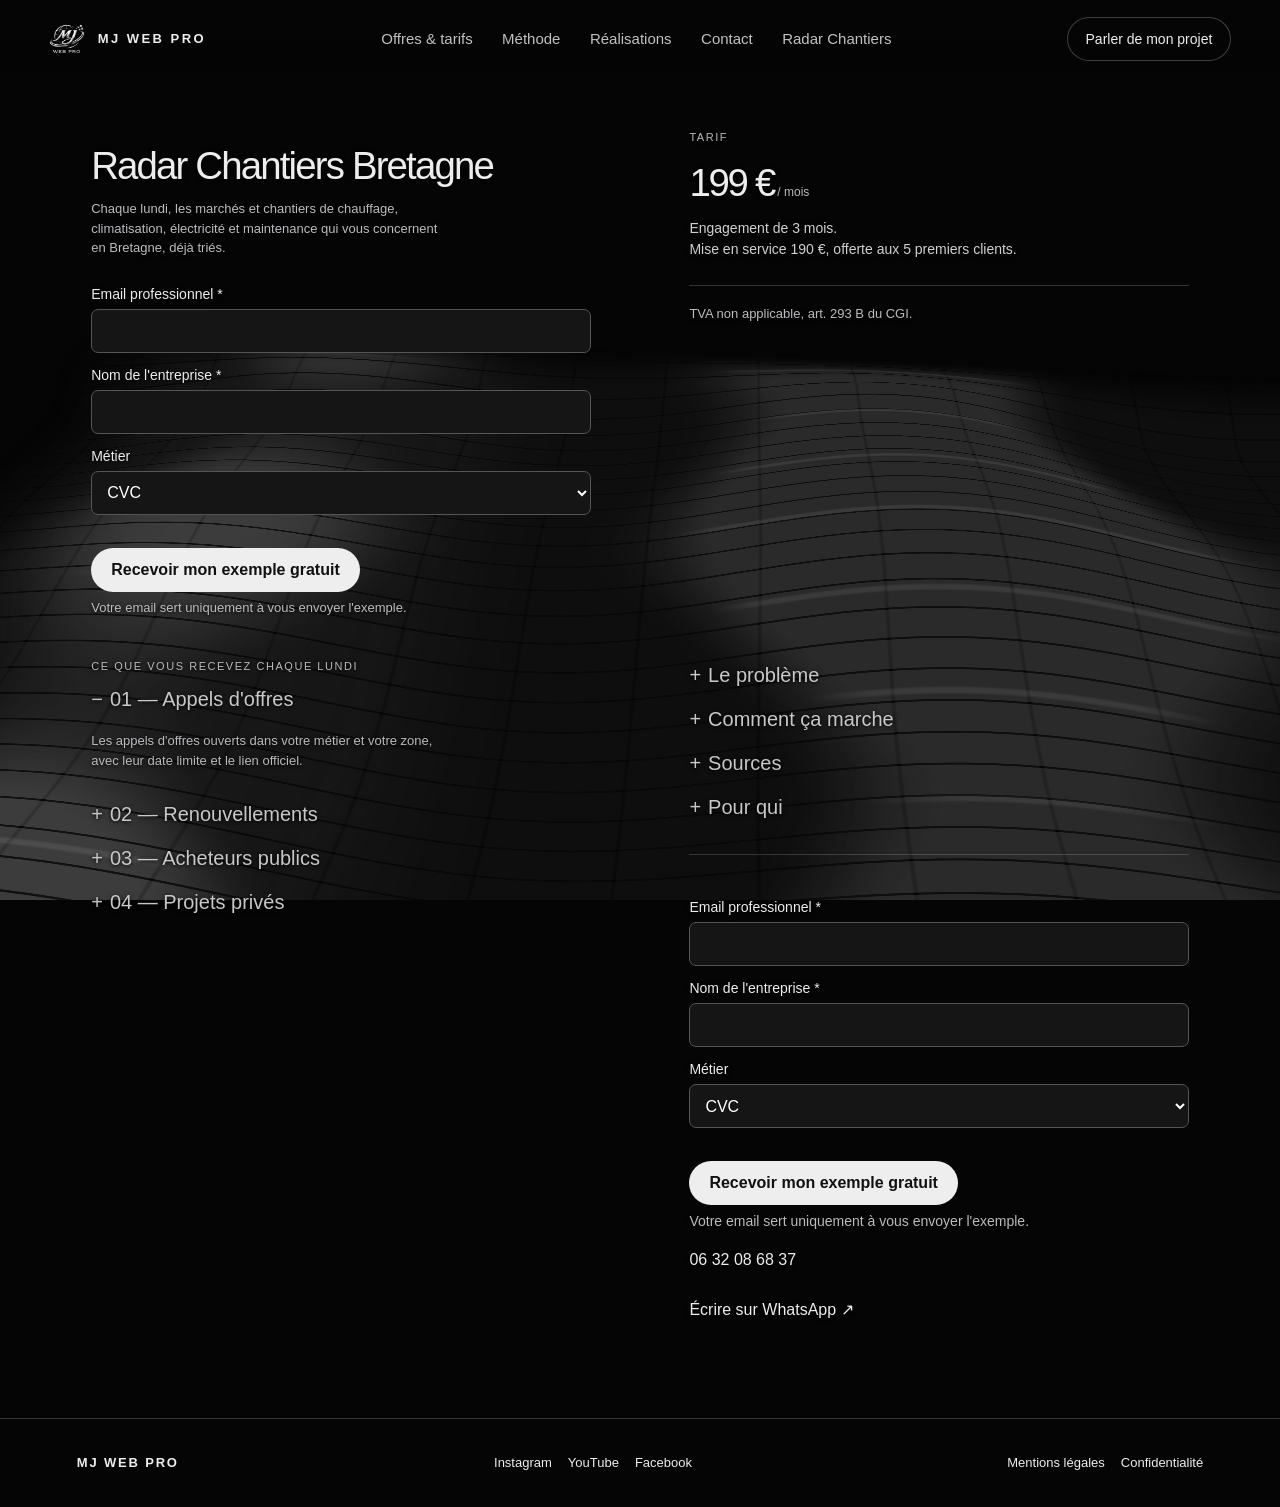
==== radar/index.html @ fea82a9e "Finaliser Radar Chantiers : formulaire direct, avis clients et navigation commune" ====
<!doctype html>
<html lang="fr">
<head>
  <meta charset="utf-8">
  <meta http-equiv="Content-Security-Policy" content="default-src 'none'; script-src 'self' 'sha256-CSI0BeTIZgX3CLYYHfD2xYJKrZpW5PeRhCX03EM3ybU='; style-src 'self'; img-src 'self' data:; connect-src 'self' https://mjwebpro-contact.rapid-dawn-b1df.workers.dev; base-uri 'none'; form-action 'none'; object-src 'none'; manifest-src 'self'">
  <meta name="viewport" content="width=device-width,initial-scale=1,viewport-fit=cover">

  <meta name="referrer" content="no-referrer">
  <meta name="theme-color" content="#050505">
  <title>Radar Chantiers Bretagne – Appels d'offres CVC et électricité | MJ Web Pro</title>
  <meta name="description" content="Chaque lundi, les appels d'offres et chantiers CVC, électricité et maintenance en Bretagne, triés pour votre entreprise. 199 €/mois.">

  <meta property="og:type" content="website">
  <meta property="og:locale" content="fr_FR">
  <meta property="og:title" content="Radar Chantiers Bretagne – Appels d'offres CVC et électricité | MJ Web Pro">
  <meta property="og:description" content="Chaque lundi, les appels d'offres et chantiers CVC, électricité et maintenance en Bretagne, triés pour votre entreprise. 199 €/mois.">
  <meta property="og:url" content="https://mjwebpro.fr/radar/">
  <meta property="og:image" content="https://mjwebpro.fr/mj-web-pro-logo.png">
  <meta name="twitter:card" content="summary">
  <link rel="icon" href="/assets/brand.webp">
  <link rel="apple-touch-icon" href="/mj-web-pro-logo.png">
  <link rel="manifest" href="/manifest.webmanifest">
  <link rel="stylesheet" href="/assets/site.css?v=20261127-motion">
  <link rel="stylesheet" href="/assets/offres.css?v=20261127-radar-form">
  <link rel="stylesheet" href="/assets/v8-tweaks.css?v=20261117-3d">
  <link rel="stylesheet" href="/assets/v9-mobile.css?v=20261117-v91">
  <script type="module" src="/assets/site.js?v=20261117-v9"></script>
  <script type="module" src="/assets/wave.js?v=20261117-v9"></script>
<link rel="canonical" href="https://mjwebpro.fr/radar/">
  <script type="module" src="/assets/radar-form.js?v=20261127"></script>
</head>
<body>
<a class="skip" href="#radar">Aller au contenu</a>
<div id="wave" aria-hidden="true"></div>
<header class="site-header">
  <a class="brand" href="/" aria-label="MJ Web Pro, accueil"><img src="/assets/brand.webp" width="36" height="36" alt=""><span>MJ WEB PRO</span></a>
  <nav id="menu" aria-label="Navigation principale"><a class="mobile-nav-extra" href="/#accueil">Accueil</a>
    <a href="/#offres">Offres &amp; tarifs</a><a href="/#methode">Méthode</a><a href="/#projets">Réalisations</a><a href="/#contact">Contact</a><a href="/radar/">Radar Chantiers</a>
    <div class="mobile-nav-contact"><small>Un projet ?</small><a href="/projet.html">Parler de mon projet</a><a href="mailto:contact@mjwebpro.fr">contact@mjwebpro.fr</a><a href="https://wa.me/message/RNPAE3U4YJESM1" rel="noreferrer">Écrire sur WhatsApp</a></div>
  </nav>
  <div class="top-actions"><a class="pill" href="/projet.html">Parler de mon projet</a><button type="button" id="menu-toggle" aria-label="Ouvrir le menu" aria-expanded="false" aria-controls="menu"><span></span><span></span></button></div>
</header>
<main>
  <section id="radar" class="scene mj-pricing" aria-labelledby="radar-title">
    <div class="price-shell">
      <div class="split">
        <header>
          <h1 id="radar-title" class="position">Radar Chantiers Bretagne</h1>
          <p>Chaque lundi, les marchés et chantiers de chauffage, climatisation, électricité et maintenance qui vous concernent en Bretagne, déjà triés.</p>
          <div data-radar-request>
          <form data-radar-form aria-label="Recevoir un exemple de brief gratuit" novalidate>
            <fieldset name="entry">
              <label for="radar-email-1">Email professionnel *<input id="radar-email-1" name="email" type="email" autocomplete="email" inputmode="email" required maxlength="254"></label>
              <label for="radar-company-1">Nom de l'entreprise *<input id="radar-company-1" name="company" autocomplete="organization" required maxlength="150"></label>
              <label for="radar-trade-1">Métier<select id="radar-trade-1" name="trade"><option>CVC</option><option>Électricité</option><option>Maintenance multitechnique</option><option>Autre</option></select></label>
              <label class="trap" aria-hidden="true">Laisser vide<input name="website" tabindex="-1" autocomplete="off" maxlength="200"></label>
            </fieldset>
            <button class="send" type="submit">Recevoir mon exemple gratuit</button>
            <p class="fine">Votre email sert uniquement à vous envoyer l'exemple.</p>
          </form>
          <p class="fine" role="status" aria-live="polite" tabindex="-1"></p>
        </div>
        </header>
        <div>
          <small>Tarif</small>
          <div class="price-block"><p><strong>199 €</strong><span> / mois</span></p></div>
          <p class="offer-promise">Engagement de 3 mois.</p>
          <p class="offer-promise">Mise en service 190 €, offerte aux 5 premiers clients.</p>
          <p class="price-footnote">TVA non applicable, art. 293 B du CGI.</p>
        </div>
      </div>
      <div class="split">
        <div class="mobile-pricing">
          <small>Ce que vous recevez chaque lundi</small>
          <div class="price-grid">
          <details class="concepts" name="radar-details" open><summary>01 — Appels d'offres</summary><p>Les appels d'offres ouverts dans votre métier et votre zone, avec leur date limite et le lien officiel.</p></details>
          <details class="concepts" name="radar-details"><summary>02 — Renouvellements</summary><p>Les contrats publics qui arrivent bientôt à échéance, pour vous positionner avant le renouvellement.</p></details>
          <details class="concepts" name="radar-details"><summary>03 — Acheteurs publics</summary><p>Les acheteurs publics locaux qui achètent régulièrement vos prestations.</p></details>
          <details class="concepts" name="radar-details"><summary>04 — Projets privés</summary><p>Les projets privés repérés grâce aux permis de construire.</p></details>
          </div>
        </div>
        <div class="mobile-pricing"><div class="price-grid">
          <details class="concepts" name="radar-details"><summary>Le problème</summary><p>Les appels d'offres sont éparpillés entre plusieurs plateformes, les contrats arrivent à échéance sans prévenir et les projets privés se repèrent trop tard. Résultat : des opportunités ratées, ou découvertes quand il ne reste plus le temps d'y répondre.</p></details>
          <details class="concepts" name="radar-details"><summary>Comment ça marche</summary><ol class="steps">
        <li><p>On définit ensemble vos métiers, votre zone et la taille de chantiers qui vous intéresse.</p></li>
        <li><p>Chaque lundi matin, vous recevez votre brief clair et classé par priorité.</p></li>
        <li><p>Vous choisissez les opportunités à saisir, sans passer des heures à chercher.</p></li>
      </ol></details>
          <details class="concepts" name="radar-details"><summary>Sources</summary><p>Des données publiques et officielles : BOAMP, données essentielles des marchés publics et permis de construire (Sitadel).</p></details>
          <details class="concepts" name="radar-details"><summary>Pour qui</summary><p>Les entreprises de chauffage, climatisation, électricité et maintenance multitechnique, de 10 à 50 salariés, en Bretagne (Côtes-d'Armor, Finistère, Ille-et-Vilaine, Morbihan).</p></details>
          </div>
          <div class="follow-up"><div class="contact-links">
          <div data-radar-request>
          <form data-radar-form aria-label="Recevoir un exemple de brief gratuit" novalidate>
            <fieldset name="entry">
              <label for="radar-email-2">Email professionnel *<input id="radar-email-2" name="email" type="email" autocomplete="email" inputmode="email" required maxlength="254"></label>
              <label for="radar-company-2">Nom de l'entreprise *<input id="radar-company-2" name="company" autocomplete="organization" required maxlength="150"></label>
              <label for="radar-trade-2">Métier<select id="radar-trade-2" name="trade"><option>CVC</option><option>Électricité</option><option>Maintenance multitechnique</option><option>Autre</option></select></label>
              <label class="trap" aria-hidden="true">Laisser vide<input name="website" tabindex="-1" autocomplete="off" maxlength="200"></label>
            </fieldset>
            <button class="send" type="submit">Recevoir mon exemple gratuit</button>
            <p class="fine">Votre email sert uniquement à vous envoyer l'exemple.</p>
          </form>
          <p class="fine" role="status" aria-live="polite" tabindex="-1"></p>
        </div>
          <a href="tel:+33632086837">06 32 08 68 37</a>
          <a href="https://wa.me/message/RNPAE3U4YJESM1" rel="noreferrer">Écrire sur WhatsApp ↗</a>
        </div></div>
        </div>
      </div>
    </div>
  </section>
</main>
<footer><strong>MJ WEB PRO</strong><div><a href="https://www.instagram.com/mjwebpro" rel="noreferrer">Instagram</a><a href="https://www.youtube.com/channel/UC4ksY0fjE5H1-lNxwiElYeQ" rel="noreferrer">YouTube</a><a href="https://www.facebook.com/profile.php?id=61586849853356" rel="noreferrer">Facebook</a></div><div><a href="/mentions-legales.html">Mentions légales</a><a href="/confidentialite.html">Confidentialité</a></div></footer>
</body></html>
---- assets/site.css ----
:root{color-scheme:dark;font:16px/1.5 "Helvetica Neue",-apple-system,BlinkMacSystemFont,"Segoe UI",Arial,sans-serif;color:#ededed;background:#050505;--muted:#b9b9bd;--edge:#ffffff32;--top:78px}
*{box-sizing:border-box}html{scroll-behavior:smooth;scroll-padding-top:var(--top)}body{margin:0}a,button{color:inherit}a{text-decoration:none}button,input,textarea,select{font:inherit}button,summary{cursor:pointer}button{border:0;background:none}button:disabled{cursor:wait;opacity:.55}p,h1,h2,h3,ul,ol{margin:0}button,a,summary,input,select,textarea{-webkit-tap-highlight-color:transparent}:focus-visible{outline:2px solid #fff;outline-offset:4px}a:hover{text-decoration:underline;text-underline-offset:4px}
#wave{position:fixed;inset:0;pointer-events:none;z-index:-1;overflow:hidden;opacity:.62;transition:opacity .45s}#wave canvas{width:100%;height:100%;display:block}body[data-scene=offres] #wave{opacity:.34}body:has(dialog[open]){overflow:hidden}
.skip{position:fixed;left:12px;top:-90px;padding:12px;background:#fff;color:#000;z-index:20}.skip:focus{top:10px}
.site-header{position:fixed;z-index:5;inset:0 0 auto;min-height:var(--top);padding:0 clamp(20px,3.8vw,75px);display:flex;align-items:center;justify-content:space-between;gap:16px;background:linear-gradient(#050505 0%,#050505de 68%,#05050500)}
.brand{display:flex;align-items:center;gap:13px;letter-spacing:.19em;font-size:13px;font-weight:650;white-space:nowrap}.brand img{object-fit:contain}.pill{display:inline-flex;align-items:center;justify-content:center;gap:14px;min-height:44px;border:1px solid #ffffff3b;border-radius:60px;padding:8px 18px;background:#06060688;font-size:14px}#menu{display:flex;gap:clamp(12px,2.3vw,40px)}#menu a{display:flex;align-items:center;min-height:44px;font-size:15px;color:#c1c1c3}#menu [aria-current]{color:#fff;text-decoration:underline;text-underline-offset:8px}.top-actions{display:flex;align-items:center;gap:5px}#menu-toggle{display:none}
.scene{width:min(1150px,87%);margin:0 auto;min-height:95svh;display:grid;align-items:center;padding:calc(var(--top) + 20px) 0 60px;scroll-margin-top:0}.hero{text-align:center;min-height:100svh}.hero-copy{max-width:1040px;margin:auto}.wordmark,.position{display:block}.wordmark{font:700 clamp(52px,8vw,126px)/.96 Futura,"Avenir Next","Helvetica Neue",Arial,sans-serif;letter-spacing:-.055em}.position{margin:20px 0 12px;font-size:clamp(23px,3vw,44px);font-weight:500;line-height:1.12;letter-spacing:-.048em}.hero p{color:#c2c2c6;font-size:clamp(16px,1.45vw,21px);max-width:620px;margin:0 auto 15px}.underlink{display:inline-flex;min-height:44px;align-items:center;text-decoration:underline;text-underline-offset:5px;text-decoration-color:#ffffff68;font-weight:550;font-size:14px}
.split{display:grid;grid-template-columns:1fr 1fr;gap:9%}.split header>p,.steps p,.concepts p{max-width:49ch;color:var(--muted)}.split h2,.legal h1{font-size:clamp(39px,5.2vw,76px);font-weight:500;line-height:1;letter-spacing:-.065em;margin:18px 0 25px}small{font-size:11px;text-transform:uppercase;letter-spacing:.14em;color:#b9b9bb}.steps{list-style:decimal-leading-zero;padding-left:2rem}.steps li,.concepts details{padding:14px 0;border-bottom:1px solid var(--edge)}.steps li::marker{color:#aaa;font-size:12px}.steps b,.concepts summary{font-size:20px;font-weight:500}.concepts summary span{display:block;color:#b8b8bb;font-size:14px}.concepts summary{min-height:44px}.concepts p{margin:10px 0}.contact-links{display:grid;align-content:center;justify-items:start;gap:6px}.contact-links a,footer a{display:inline-flex;align-items:center;min-height:44px}
.rail{position:fixed;top:50%;right:1%;transform:translateY(-50%);display:grid}.rail a{display:grid;place-items:center;width:32px;height:32px}.rail a:after{content:"";width:5px;height:5px;border-radius:50%;background:#777}.rail [aria-current]:after{background:#fff;width:8px;height:8px}footer{padding:22px 6%;border-top:1px solid var(--edge);display:flex;gap:20px;align-items:center;justify-content:space-between;flex-wrap:wrap;font-size:13px;background:#050505}footer strong{letter-spacing:.14em}footer div{display:flex;gap:16px;flex-wrap:wrap}
dialog{color:#eee;background:#090909;border:1px solid #555;border-radius:18px;width:min(570px,calc(100% - 24px));max-height:calc(100dvh - 28px);overscroll-behavior:contain;padding:20px clamp(18px,4vw,36px) 28px;overflow:auto}dialog::backdrop{background:#000c}.dialog-top{position:sticky;top:-20px;margin-top:-4px;background:#090909;display:flex;align-items:center;justify-content:space-between;z-index:1}.close{min-width:54px;min-height:44px}dialog h2{margin:15px 0 8px;font-size:clamp(28px,5vw,40px);letter-spacing:-.05em;font-weight:500;line-height:1.08}dialog .intro,.fine,.alternate{color:#bbb;font-size:14px}.fine a,.alternate{text-decoration:underline;text-underline-offset:3px}fieldset{min-width:0;padding:0;margin:14px 0;border:0}label{display:block;font-size:14px;margin:12px 0 0}input,select,textarea{display:block;width:100%;min-height:44px;font-size:16px;border:1px solid #555;background:#151515;color:#fff;border-radius:7px;padding:9px 11px;margin:4px 0}textarea{resize:vertical}.field-row{display:grid;grid-template-columns:1fr 1fr;gap:12px}.trap{position:absolute;width:1px;height:1px;overflow:hidden;clip-path:inset(50%)}[hidden]{display:none!important}.send{border-radius:40px;min-height:44px;background:#eee;color:#111;padding:9px 20px;font-weight:600;margin:15px 0 6px}.alternate{display:inline-flex;align-items:center;min-height:44px;overflow-wrap:anywhere}form [role=status]:not(:empty){margin:10px 0}.legal{width:min(750px,88%);margin:60px auto}.legal section{margin:25px 0}.legal p{margin:8px 0}.legal a{text-decoration:underline}.legal h2{font-size:24px}
@media(max-width:900px){:root{--top:66px}.site-header{padding-inline:16px}.brand{gap:6px}.brand img{width:29px;height:29px}#menu-toggle{display:grid;place-content:center;gap:5px;min-width:44px;min-height:44px}#menu-toggle span{width:17px;height:1px;background:#fff}#menu{display:none;position:absolute;top:var(--top);inset-inline:0;background:#0c0c0c;border-bottom:1px solid var(--edge);padding:12px 6%}#menu.open{display:grid;gap:0}#menu a{min-height:45px}.rail{display:none}.scene{width:89%}}
@media(max-width:767px){.scene{min-height:auto;padding:55px 0}.hero{min-height:91svh}.split{grid-template-columns:1fr;gap:20px}.hero-copy{width:100%}.wordmark{font-size:clamp(42px,12vw,72px)}.position{margin-top:16px}.hero p{max-width:33ch}.brand{font-size:11px}.top-actions .pill{font-size:12px;padding:8px 10px;gap:6px}.site-header{gap:6px}.split h2{margin:12px 0 16px}.steps li,.concepts details{padding:10px 0}.consent,.field-row{display:block}dialog{max-height:calc(100dvh - 12px);padding-bottom:max(20px,env(safe-area-inset-bottom))}.rail{display:none}footer{gap:8px}.contact-links{gap:2px}}
@media(prefers-reduced-motion:reduce){html{scroll-behavior:auto}*,*::after,*::before{animation:none!important;transition:none!important}}

.copy-message{min-height:44px;margin-inline-start:6px;font-size:14px;text-decoration:underline;text-underline-offset:4px}.brand,.legal header a,.legal footer a{min-height:44px}.legal header a,.legal footer a{display:inline-flex;align-items:center}form [role=status]{white-space:pre-line}

.case-study{border-top:1px solid var(--edge);padding-top:18px}.case-study h3{font-size:clamp(24px,2.8vw,36px);font-weight:500;line-height:1.2;letter-spacing:-.05em;margin:14px 0}.case-study p,.case-study li{color:#c7c7ca;font-size:14px}.case-study ul{padding-left:21px;margin:15px 0}.case-study li{padding:4px 0}.case-measure{border-top:1px solid var(--edge);padding-top:15px;display:flex;align-items:flex-start;gap:16px}.case-measure strong{font-size:30px;white-space:nowrap;color:#fff}.case-measure span{font-size:12px}.case-note{margin-top:16px;color:#b9b9bd;font-size:12px}@media(max-width:767px){.case-measure{display:block}.case-measure span{display:block;margin-top:8px}}

@view-transition{navigation:auto}
@media(prefers-reduced-motion:reduce){@view-transition{navigation:none}}


/* Transitions légères : interactions et navigation entre pages. */
@media(prefers-reduced-motion:no-preference){
  ::view-transition-old(root){animation: mj-page-out 180ms ease both}
  ::view-transition-new(root){animation: mj-page-in 260ms cubic-bezier(.2,.65,.3,1) both}
  @keyframes mj-page-out{to{opacity:0}}
  @keyframes mj-page-in{from{opacity:0}to{opacity:1}}
  @keyframes mj-detail-in{from{opacity:0;translate:0 -4px}to{opacity:1;translate:0 0}}
  .site-header a,.pill,.underlink,.send,.mobile-offer-more,.detail-close,.contact-links a,.hero-services a,.project-back,summary,.rail a,footer a{
    transition:color 160ms ease,background-color 180ms ease,border-color 180ms ease,opacity 160ms ease,scale 140ms ease;
  }
  @media(hover:hover){
    .pill:hover{background-color:#ffffff10;border-color:#ffffff75;text-decoration:none}
    .site-header a:hover,.hero-services a:hover,.underlink:hover,.contact-links a:hover,.project-back:hover,summary:hover,.mobile-offer-more:hover,.detail-close:hover,footer a:hover{color:#fff}
    .send:hover{background-color:#fff}
  }
  .pill:active,.send:active,.underlink:active,.mobile-offer-more:active,.detail-close:active,.site-header a:active,.contact-links a:active,.hero-services a:active,.rail a:active,footer a:active,summary:active{scale:.985;opacity:.82}
  .price-grid details[open]>:not(summary),.concepts details[open]>:not(summary),details.concepts[open]>:not(summary),.optional-company[open]>:not(summary),.mobile-offer-panel:not([hidden]){
    animation:mj-detail-in 220ms cubic-bezier(.2,.65,.3,1) both;
  }
}
---- assets/offres.css ----
.mj-pricing {
  color:#ededed;
  font-family:-apple-system,BlinkMacSystemFont,"Helvetica Neue",Arial,sans-serif;
  --rule:rgba(255,255,255,.24);
}
.desktop-pricing {
  position:fixed;
  inset:78px 5.4% 18px;
  z-index:21;
  overflow:auto;
  overscroll-behavior:contain;
  display:flex;
}
.price-shell {width:min(100%,1150px);margin:auto;padding:26px 8px;text-shadow:0 1px 4px #000}
.price-shell header {margin-bottom:clamp(28px,4vh,46px)}
.price-shell h2 {margin:0 0 9px;font-size:clamp(2.4rem,5vw,4.3rem);line-height:1.03;font-weight:500;letter-spacing:-.058em}
.price-shell header p,.price-note {font-size:13px;color:#bcbcc0}
.price-grid {display:grid;grid-template-columns:repeat(4,minmax(0,1fr))}
.price-grid article {
  position:relative;
  padding:5px clamp(14px,1.85vw,28px);
  display:grid;
  grid-template-rows:auto minmax(58px,auto) minmax(4.3em,auto) auto 1fr auto;
  gap:11px;
}
.price-grid article:first-child {padding-left:0}
.price-grid article + article::before {
  content:"";position:absolute;inset:0 auto 0 0;width:1px;
  background:linear-gradient(transparent,var(--rule) 14%,var(--rule) 83%,transparent);
}
.price-grid small {color:#b9b9bb;letter-spacing:.13em;text-transform:uppercase;font-size:10px}
.price-grid h3 {font-size:clamp(21px,1.85vw,28px);font-weight:500;line-height:1.1;letter-spacing:-.046em}
.offer-promise,.price-grid li {font-size:14px;line-height:1.5;color:#d1d1d3}
.price-block {padding:6px 0}
.price-block span {font-size:12px;color:#b9b9bb}
.price-block strong {font-size:clamp(34px,3vw,46px);font-weight:500;letter-spacing:-.06em}
.price-grid ul {margin:0;padding:0;list-style:none}
.price-grid li {padding-left:13px;position:relative;margin:3px 0}
.price-grid li::before {content:'–';position:absolute;left:0;color:#999}
.price-grid button {
  justify-self:start;min-height:44px;text-align:left;cursor:pointer;
  font-size:14px;font-weight:550;color:#f5f5f5;background:transparent;
  text-underline-offset:5px;text-decoration:underline;text-decoration-color:#ffffff55;
}
.price-grid button:hover {text-decoration-color:#fff}
.price-grid button:focus-visible {outline:2px solid #fff;outline-offset:4px}
.price-note {max-width:88ch;margin:clamp(20px,3vh,34px) 0 0}
@media(min-width:768px) and (max-width:1040px) {
  .price-grid {grid-template-columns:repeat(2,minmax(0,1fr));row-gap:24px}
  .price-grid article {grid-template-rows:auto auto auto auto 1fr auto}
  .price-grid article:nth-child(odd) {padding-left:0}
  .price-grid article:nth-child(odd)::before {display:none}
}
.mobile-pricing .price-shell {padding:80px 24px}
.mobile-pricing .price-grid {display:block}
.mobile-pricing .price-grid article {display:block;padding:24px 0 16px}
.mobile-pricing .price-grid article + article::before {
  inset:0 0 auto;width:auto;height:1px;background:linear-gradient(to right,var(--rule),transparent);
}
.mobile-pricing .price-grid h3 {margin:5px 0 8px;font-size:28px}
.mobile-pricing .price-block {margin-top:8px}
.mobile-pricing .price-grid ul {margin:5px 0 8px}
@media(prefers-reduced-motion:no-preference) {
  .desktop-pricing .price-shell {animation:offer-enter .42s ease-out both}
  @keyframes offer-enter {from{opacity:0;transform:translateY(4px)}to{opacity:1;transform:none}}
}
@media(prefers-reduced-motion:no-preference) {
  main:has(.desktop-pricing) #scene-entrance {animation:offer-exit .22s ease-out forwards}
  @keyframes offer-exit {to{opacity:0}}
}
/* V7: same V6 columns in normal document flow, including the scope disclosure. */
#offres .price-shell{width:100%;padding:0}#offres .price-grid article{grid-template-rows:auto minmax(60px,auto) minmax(75px,auto) auto minmax(92px,auto) auto 1fr;align-content:start}
.price-grid details{font-size:13px;color:#c8c8ca}.price-grid details summary{min-height:44px;display:flex;align-items:center;gap:7px;cursor:pointer}.price-grid summary::before{content:'+'}.price-grid details[open] summary::before{content:'−'}.price-grid details p{padding:0 0 12px}.price-grid .underlink{align-self:end;justify-self:start}.follow-up{border-top:1px solid #ffffff29;margin-top:25px;padding-top:16px;display:flex;gap:20px;align-items:center;justify-content:space-between}.follow-up p{font-size:14px;color:#bbb;max-width:66ch}.follow-up strong{font-size:26px;letter-spacing:-.05em;font-weight:500}.follow-up div:last-child small{display:block;font-size:10px;letter-spacing:.03em;text-transform:none}
@media(max-width:1040px){#offres .price-grid article{grid-template-rows:auto auto auto auto 1fr auto auto}.price-grid article{padding-top:12px}}
@media(max-width:767px){.price-grid{display:block}#offres .price-grid article{display:block;padding:22px 0;border-top:1px solid #ffffff2d}.price-grid article+article::before{display:none}.price-grid h3{font-size:27px;margin:4px 0 8px}.price-block{padding:12px 0}.price-shell header{margin-bottom:16px}.follow-up{display:grid;gap:10px}}

#offres .price-grid .offer-feature{background:linear-gradient(180deg,#ffffff0d,transparent 70%);border-top:1px solid #ffffff45}
#offres .price-grid .offer-feature small{color:#fff}

/* Radar : formulaire intégré et offres lisibles sur mobile. */
#radar.scene{padding-top:calc(var(--top) + 20px)}
#radar .split>*{min-width:0}
#radar .follow-up>.contact-links{width:100%;justify-items:stretch}
#radar form{width:100%}
#radar .send{max-width:100%;white-space:normal}
@media(max-width:767px){
  #offres .price-grid:has(> #radar-offre){grid-template-columns:minmax(0,1fr)!important}
  #offres .price-grid:has(> #radar-offre)>article{grid-column:auto;padding-inline:0;border-right:0}
  #offres .price-grid:has(> #radar-offre)>article h3,
  #offres .price-grid:has(> #radar-offre)>article small,
  #offres .price-grid:has(> #radar-offre)>article .mobile-offer-short{min-height:0}
}
---- assets/v8-tweaks.css ----
/* V8 : ajustements ciblés. La DA, la typographie, le fond Three.js et les sections V7 sont conservés. */
.hero-copy .position{max-width:960px;margin-left:auto;margin-right:auto}
.hero-copy p{max-width:780px;line-height:1.65;letter-spacing:.005em}
#offres .price-grid article{grid-template-rows:auto minmax(66px,auto) minmax(78px,auto) auto 1fr auto auto;row-gap:12px}
#offres .price-grid h3{overflow-wrap:break-word;hyphens:auto}
#offres .price-grid .price-block{min-width:0}
#offres .price-grid .price-block p{display:flex;align-items:baseline;flex-wrap:wrap;gap:0 7px}
#offres .price-grid .price-block strong{font-variant-numeric:tabular-nums}
#offres .price-grid .price-block p span{color:#bdbdc0;font-size:13px}
#offres .price-grid .underlink{font-size:13px;min-height:48px}
#offres .price-grid details{margin-top:10px;align-self:start}
#offres .price-grid details summary{min-height:48px}
.price-footnote{max-width:770px;margin-top:25px;border-top:1px solid #ffffff30;padding-top:18px;color:#bcbcc0;font-size:13px;line-height:1.6}
.verified-review{margin-top:24px;padding:19px 0;border-top:1px solid #ffffff3b;border-bottom:1px solid #ffffff26}
.review-stars{color:#fff!important;font-size:21px!important;letter-spacing:.11em;line-height:1.1;margin:12px 0 8px!important}
.review-title{font-size:18px!important;color:#eee!important;margin:0 0 5px!important}
.review-caption{font-size:12px!important;color:#bdbdc1!important;line-height:1.65}
#offres .price-grid a:hover,#offres .price-grid summary:hover{text-decoration-color:#fff}
@media(max-width:1040px){#offres .price-grid article{grid-template-rows:auto auto auto auto 1fr auto auto}}
@media(max-width:767px){.hero{min-height:100svh}.hero-copy{padding:0 2px}.hero-copy .position{font-size:clamp(24px,6.4vw,36px)}.hero-copy p{font-size:15px;max-width:35ch;line-height:1.75;margin-top:18px}#offres .price-grid article{display:block;padding:26px 0 28px}.price-grid h3{font-size:clamp(25px,6vw,30px)}.price-block{padding:14px 0}.price-grid li{margin:7px 0}.price-footnote{font-size:12px}#offres .price-grid .underlink{min-height:48px}.verified-review{margin-top:24px}#offres .price-shell{padding:0}}
@media(max-width:350px){.brand{letter-spacing:.1em}.top-actions .pill{font-size:11px;padding:8px}.wordmark{font-size:clamp(39px,11vw,50px)}.hero-copy p{font-size:14px}}

/* Retouches demandées le 17/11 : séparation des services et méthode. */
.hero-services{list-style:none;padding:0;margin:20px auto 15px;display:flex;flex-wrap:wrap;justify-content:center;align-items:center;gap:10px 0;color:#c2c2c6;font-size:clamp(13px,1.3vw,19px);line-height:1.5}
.hero-services li{padding:0 17px;white-space:nowrap}
.hero-services li+li{border-left:1px solid #ffffff65}
.steps li::marker{font-size:20px;font-weight:500;color:#dedede}
#projets .verified-review{margin-top:0}
@media(max-width:767px){.hero-services{display:grid;grid-template-columns:repeat(2,minmax(0,1fr));gap:0;max-width:365px;font-size:14px;margin-top:22px}.hero-services li{padding:9px 5px;white-space:normal;border-bottom:1px solid #ffffff30}.hero-services li:nth-child(odd){border-left:0}.hero-services li:nth-child(n+3){border-bottom:0}.steps li::marker{font-size:18px}}


/* Restauration V8 : aucun changement des offres ni de la méthode. */
body:has(#wave){isolation:isolate}
.hero-services{display:flex;justify-content:center;flex-wrap:wrap;gap:12px 0}
.hero-services span{display:block;padding:0 17px;white-space:nowrap}
.hero-services span+span{border-left:1px solid #ffffff65}
.client-references{margin:0 0 26px}
.client-references div{display:flex;justify-content:space-between;align-items:baseline;gap:14px;padding:12px 0;border-bottom:1px solid var(--edge)}
.client-references strong{font-size:14px;font-weight:500}
.client-references span{font-size:13px;color:var(--muted);text-align:right}
@media(max-width:767px){
 .hero-services{display:grid;grid-template-columns:repeat(2,minmax(0,1fr));gap:0;max-width:385px;margin:22px auto 15px;font-size:14px}
 .hero-services span{padding:10px 5px;white-space:normal;border-bottom:1px solid #ffffff30}
 .hero-services span:nth-child(odd){border-left:0}
 .hero-services span:nth-child(n+3){border-bottom:0}
 .client-references div{gap:4px;flex-direction:column;padding:10px 0}
 .client-references span{text-align:left}
}
---- assets/v9-mobile.css ----
/* V9 : version mobile condensée ; le bureau et les sections validées restent intacts. */
.mobile-nav-extra,.mobile-nav-contact,.mobile-offer-short,.mobile-offer-more,.mobile-offer-panels{display:none!important}
@media(max-width:900px){
 .site-header{background:#050505;padding-top:env(safe-area-inset-top,0px);min-height:calc(var(--top) + env(safe-area-inset-top,0px))}
 #menu{position:fixed;inset:calc(var(--top) + env(safe-area-inset-top,0px)) 0 0;z-index:10;display:flex;flex-direction:column;align-items:stretch;justify-content:flex-start;gap:0;padding:clamp(22px,5vh,48px) 7% max(22px,env(safe-area-inset-bottom));background:#080808;overflow-y:auto;border:0;visibility:hidden;opacity:0;transform:translateY(-12px);pointer-events:none;transition:opacity .28s,transform .28s,visibility .28s}
 #menu.open{visibility:visible;opacity:1;transform:none;pointer-events:auto;display:flex}
 #menu>a,#menu .mobile-nav-extra{display:flex!important;min-height:56px;font-size:clamp(24px,7vw,35px);font-weight:500;letter-spacing:-.045em;color:#eee;text-decoration:none!important}
 #menu .mobile-nav-contact{display:grid!important;gap:0;margin-top:22px;padding-top:21px;border-top:1px solid var(--edge)}
 #menu .mobile-nav-contact a{min-height:44px;font-size:15px;letter-spacing:0}
 #menu .mobile-nav-contact small{margin-bottom:5px}
 #menu-toggle{position:relative}
 #menu-toggle span{transition:transform .25s}
 #menu-toggle[aria-expanded=true] span:first-child{transform:translateY(3px) rotate(45deg)}
 #menu-toggle[aria-expanded=true] span:last-child{transform:translateY(-3px) rotate(-45deg)}
 html.menu-open,body.menu-open{overflow:hidden;overscroll-behavior:none}
}
@media(max-width:767px){
 body #wave{opacity:.98}
 body[data-scene=offres] #wave{opacity:.68}
 #offres{padding:34px 0 32px}
 #offres .price-shell header{margin-bottom:16px}
 #offres .price-shell header h2{font-size:clamp(31px,8.2vw,39px)}
 #offres .price-shell header p{font-size:13px;line-height:1.4}
 #offres .price-grid{display:grid;grid-template-columns:repeat(2,minmax(0,1fr));gap:0}
 #offres .price-grid article{display:flex;flex-direction:column;min-width:0;gap:4px;padding:12px 11px 10px 12px;border-top:1px solid #ffffff38}
 #offres .price-grid article:nth-child(odd){padding-left:0;border-right:1px solid #ffffff38}
 #offres .price-grid article:nth-child(even){padding-right:0}
 #offres .price-grid article h3{font-size:clamp(16px,4.5vw,20px);line-height:1.17;letter-spacing:-.035em;margin:3px 0 0;min-height:2.34em;overflow-wrap:normal;hyphens:none}
 #offres .price-grid article small{font-size:9px;letter-spacing:.08em;line-height:1.25;min-height:1.25em}
 #offres .price-grid article .price-block{padding:3px 0}
 #offres .price-grid article .price-block p{display:block}
 #offres .price-grid article .price-block strong{font-size:clamp(28px,8.5vw,36px);letter-spacing:-.06em}
 #offres .price-grid article .price-block p span{display:block;font-size:12px;line-height:1.2}
 #offres .price-grid article>.offer-promise,#offres .price-grid article>ul,#offres .price-grid article>details,#offres .price-grid article>.underlink{display:none}
 #offres .mobile-offer-short{display:block!important;color:#c7c7ca;font-size:12px;line-height:1.45;min-height:1.45em}
 #offres .mobile-offer-more{display:flex!important;align-items:center;justify-content:space-between;gap:4px;text-align:left;padding:0;min-height:44px;font-size:13px;line-height:1.25;margin-top:auto}
 #offres .mobile-offer-more[aria-expanded=true] span{transform:rotate(45deg)}
 #offres .mobile-offer-panels{display:block!important}
 #offres .mobile-offer-panel{border-top:1px solid var(--edge);padding:20px 0 16px;scroll-margin-top:8px;color:#ddd;font-size:14px;line-height:1.55}
 #offres .mobile-offer-panel h3{font-size:23px;font-weight:500;line-height:1.2}
 #offres .mobile-offer-panel .price-block{padding:8px 0}
 #offres .mobile-offer-panel ul{padding-left:20px;margin:10px 0}
 #offres .mobile-offer-panel>p{margin:8px 0}
 #offres .mobile-offer-panel .underlink,#offres .detail-close{min-height:44px}
 #offres .detail-close{display:block;text-decoration:underline;color:#b9b9bd;font-size:13px;padding:0}
 #offres .price-footnote{margin-top:6px;padding-top:11px;font-size:11px;line-height:1.45}
 #projets{padding:36px 0}
 #projets .split{gap:12px}
 #projets .split h2{font-size:clamp(31px,8.3vw,39px);margin:8px 0 10px}
 #projets header>p{font-size:14px;line-height:1.45}
 #projets .client-references{display:grid;grid-template-columns:repeat(2,minmax(0,1fr));margin:0 0 12px;gap:0}
 #projets .client-references div{min-width:0;padding:9px 8px 9px 10px;gap:3px;justify-content:flex-start}
 #projets .client-references div:nth-child(odd){padding-left:0;border-right:1px solid var(--edge)}
 #projets .client-references div:nth-child(even){padding-right:0}
 #projets .client-references strong{font-size:clamp(12px,3.4vw,14px);line-height:1.3}
 #projets .client-references span{font-size:12px;line-height:1.35}
 #projets .verified-review{padding:12px 0;margin-top:0}
 #projets .verified-review small{font-size:10px}
 #projets .review-stars{margin:7px 0 4px!important;font-size:18px!important}
 #projets .review-title{font-size:16px!important;margin-bottom:3px!important}
 #projets .review-caption{font-size:12px!important;line-height:1.45}
}
@media(prefers-reduced-motion:reduce){#menu,#menu-toggle span{transition:none!important}}

/* V9.1 — services prioritaires, prix d'entrée secondaires. */
#offres .price-grid article h3{font-size:clamp(25px,2.1vw,31px);font-weight:600}
#offres .price-block strong{font-size:21px;letter-spacing:-.035em;font-weight:500}
#offres .price-grid details .custom-scope{border-top:1px solid var(--edge);padding-top:8px}
#offres .custom-scope b{display:block;color:#eee;font-weight:600;margin-bottom:3px}
#offres .price-grid article small{letter-spacing:.06em}
#offres .entry-label{font-size:11px;text-transform:uppercase;letter-spacing:.1em;color:#aaa}
@media(max-width:767px){
 .hero-services{grid-auto-rows:1fr;align-items:stretch}
 .hero-services span{display:flex;align-items:center;justify-content:center;text-align:center;min-height:43px;font-size:clamp(12px,3.35vw,14px);padding:7px 4px}
 #offres .price-grid article h3{font-size:clamp(17px,5.2vw,23px);font-weight:600;line-height:1.14;min-height:2.28em;letter-spacing:-.045em;order:1;overflow-wrap:anywhere}
 #offres .price-grid article small{order:2;min-height:2.5em;line-height:1.25;font-size:9px;margin-top:1px}
 #offres .mobile-offer-short{order:3;min-height:2.9em;font-size:12px;margin:2px 0}
 #offres .price-grid article .price-block{order:4;padding:5px 0}
 #offres .price-grid article .price-block strong{font-size:16px;letter-spacing:-.02em;font-weight:500;color:#ddd}
 #offres .price-grid article .price-block p span{font-size:11px}
 #offres .mobile-offer-more{order:5}
 #offres .mobile-offer-panel{scroll-margin-top:calc(var(--top) + 12px)}
 #offres .mobile-offer-panel .custom-scope{border-top:1px solid var(--edge);padding-top:9px}
}


/* Radar : grille de cinq offres, uniquement lorsque la cinquième carte existe. */
@media (min-width:1100px) {
  #offres:has(#radar-offre){width:min(1320px,89%);min-height:calc(100svh - var(--top));padding-block:32px 28px}
  #offres:has(#radar-offre) .price-shell header{margin-bottom:24px}
  #offres:has(#radar-offre) .price-footnote{margin-top:15px;padding-top:12px}
  #offres .price-grid:has(> #radar-offre){grid-template-columns:repeat(5,minmax(0,1fr));row-gap:8px}
  #offres .price-grid:has(> #radar-offre)>article{
    min-width:0;
    padding-inline:clamp(10px,1.25vw,20px);
    grid-row:span 7;
    grid-template-rows:subgrid;
    row-gap:8px
  }
  #offres .price-grid:has(> #radar-offre)>article:first-child{padding-left:0}
  #offres .price-grid:has(> #radar-offre)>article:last-child{padding-right:0}
}
@media (min-width:1100px) and (max-width:1280px){
  #offres .price-grid:has(> #radar-offre) .offer-promise,#offres .price-grid:has(> #radar-offre) li{font-size:13px;line-height:1.45}
}
@media (max-width:1099px) {
  #offres .price-grid:has(> #radar-offre){grid-template-columns:repeat(2,minmax(0,1fr))}
  #offres .price-grid>#radar-offre{
    grid-column:1/-1;
    padding-inline:0;
    border-right:0;
    border-top:1px solid var(--edge)
  }
  #offres .price-grid>#radar-offre::before{display:none}
}
@media (max-width:767px){
  #offres .price-grid>#radar-offre h3,#offres .price-grid>#radar-offre small,
  #offres .price-grid>#radar-offre .mobile-offer-short{min-height:0}
}
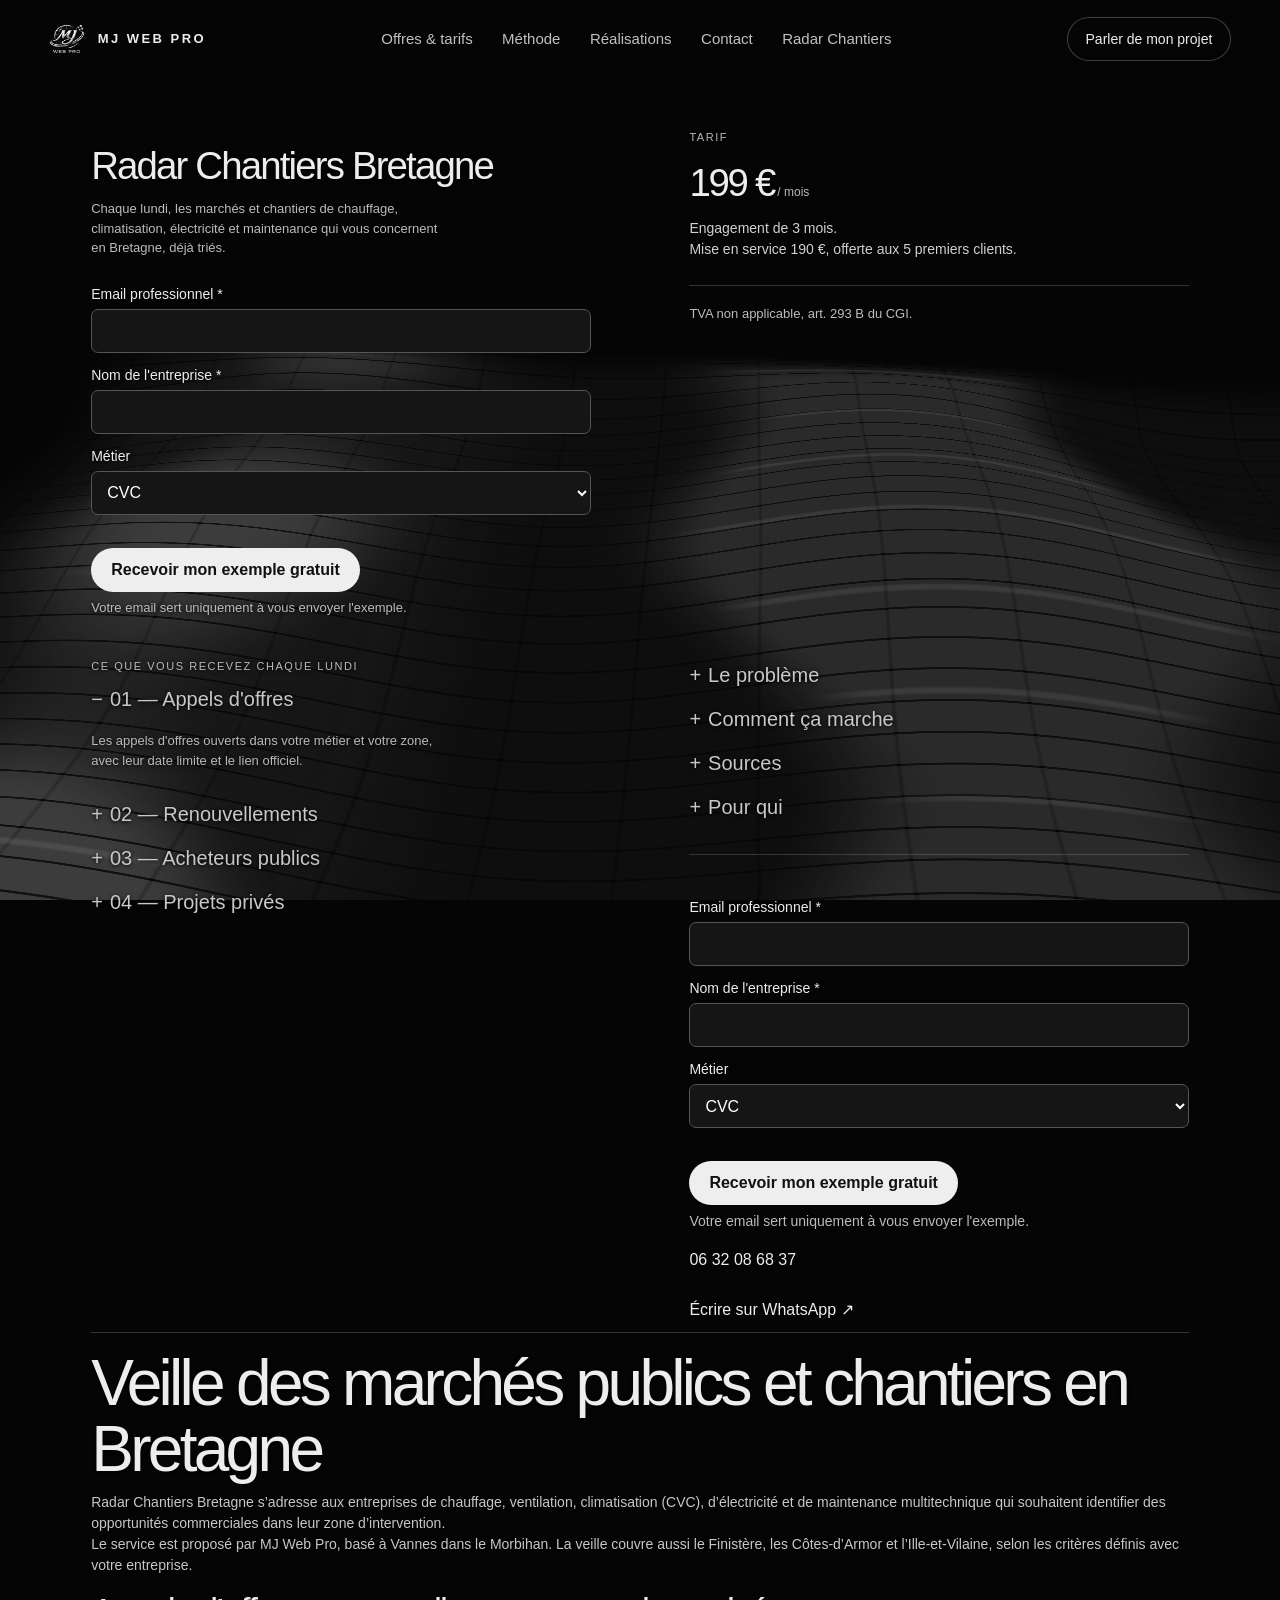
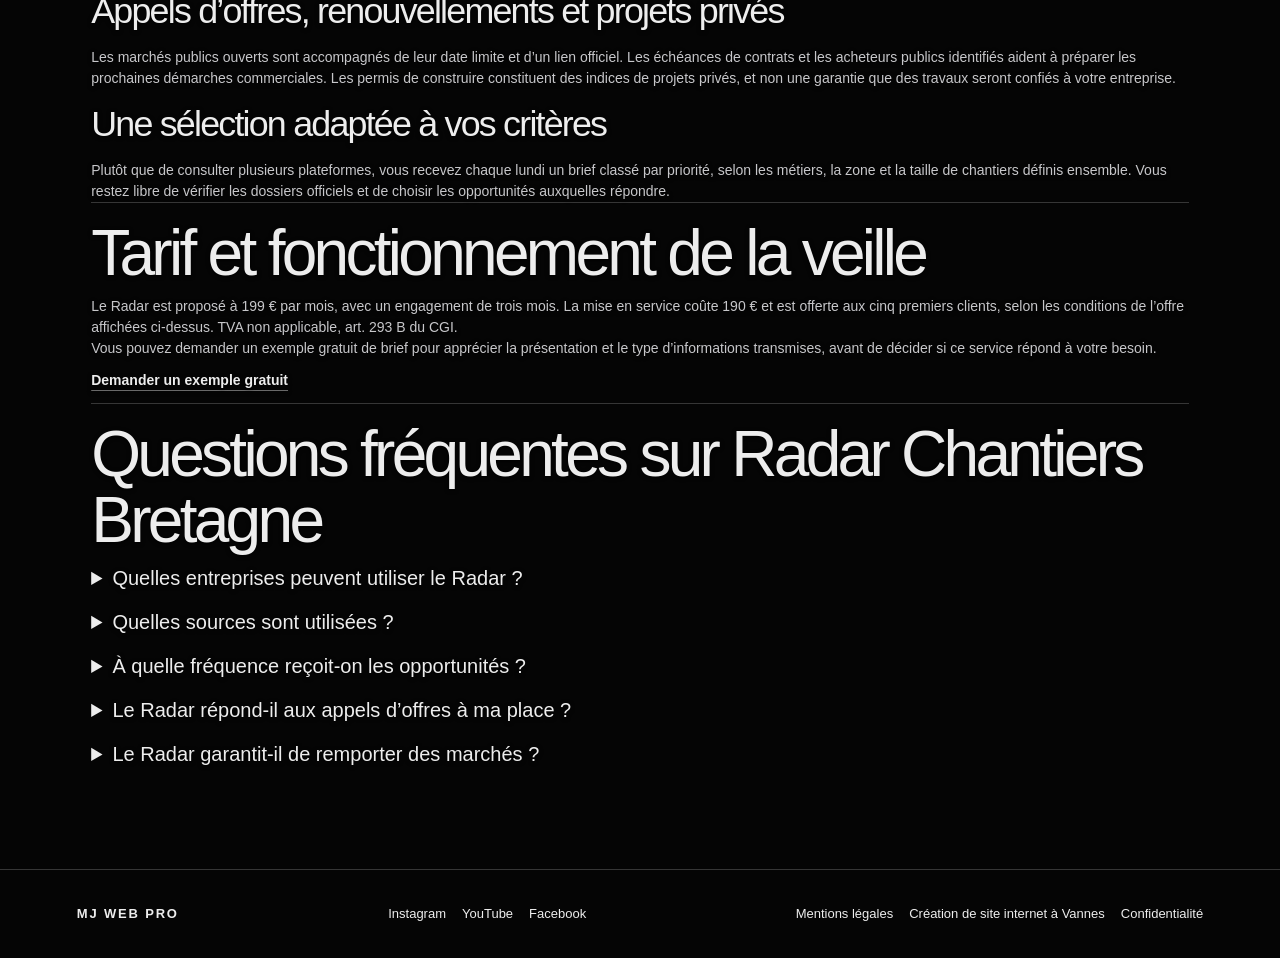
==== commit c6dee537: "Publier la mise à jour SEO à valider Ajoute la page création de site internet à Vannes, enrichit Rad" ====
--- a/radar/index.html
+++ b/radar/index.html
@@ -2,18 +2,18 @@
 <html lang="fr">
 <head>
   <meta charset="utf-8">
-  <meta http-equiv="Content-Security-Policy" content="default-src 'none'; script-src 'self' 'sha256-CSI0BeTIZgX3CLYYHfD2xYJKrZpW5PeRhCX03EM3ybU='; style-src 'self'; img-src 'self' data:; connect-src 'self' https://mjwebpro-contact.rapid-dawn-b1df.workers.dev; base-uri 'none'; form-action 'none'; object-src 'none'; manifest-src 'self'">
+  <meta http-equiv="Content-Security-Policy" content="default-src 'none'; script-src 'self' 'sha256-PNciN7S6Gurxt3KGEtxwTwP6wjp2QgNKptLf7c3HnO4=' 'sha256-CSI0BeTIZgX3CLYYHfD2xYJKrZpW5PeRhCX03EM3ybU='; style-src 'self'; img-src 'self' data:; connect-src 'self' https://mjwebpro-contact.rapid-dawn-b1df.workers.dev; base-uri 'none'; form-action 'none'; object-src 'none'; manifest-src 'self'">
   <meta name="viewport" content="width=device-width,initial-scale=1,viewport-fit=cover">
 
   <meta name="referrer" content="no-referrer">
   <meta name="theme-color" content="#050505">
-  <title>Radar Chantiers Bretagne – Appels d'offres CVC et électricité | MJ Web Pro</title>
-  <meta name="description" content="Chaque lundi, les appels d'offres et chantiers CVC, électricité et maintenance en Bretagne, triés pour votre entreprise. 199 €/mois.">
+  <title>Radar Chantiers Bretagne : marchés publics CVC, électricité</title>
+  <meta name="description" content="Veille des marchés publics et chantiers CVC, électricité et maintenance en Bretagne. Un brief ciblé chaque lundi, à 199 €/mois.">
 
   <meta property="og:type" content="website">
   <meta property="og:locale" content="fr_FR">
-  <meta property="og:title" content="Radar Chantiers Bretagne – Appels d'offres CVC et électricité | MJ Web Pro">
-  <meta property="og:description" content="Chaque lundi, les appels d'offres et chantiers CVC, électricité et maintenance en Bretagne, triés pour votre entreprise. 199 €/mois.">
+  <meta property="og:title" content="Radar Chantiers Bretagne : marchés publics CVC, électricité">
+  <meta property="og:description" content="Veille des marchés publics et chantiers CVC, électricité et maintenance en Bretagne. Un brief ciblé chaque lundi, à 199 €/mois.">
   <meta property="og:url" content="https://mjwebpro.fr/radar/">
   <meta property="og:image" content="https://mjwebpro.fr/mj-web-pro-logo.png">
   <meta name="twitter:card" content="summary">
@@ -28,14 +28,22 @@
   <script type="module" src="/assets/wave.js?v=20261117-v9"></script>
 <link rel="canonical" href="https://mjwebpro.fr/radar/">
   <script type="module" src="/assets/radar-form.js?v=20261127"></script>
+  <meta property="og:site_name" content="MJ Web Pro">
+  <meta property="og:image:alt" content="Logo MJ Web Pro">
+  <meta name="twitter:title" content="Radar Chantiers Bretagne : marchés publics CVC, électricité">
+  <meta name="twitter:description" content="Veille des marchés publics et chantiers CVC, électricité et maintenance en Bretagne. Un brief ciblé chaque lundi, à 199 €/mois.">
+  <meta name="twitter:image" content="https://mjwebpro.fr/mj-web-pro-logo.png">
+  <meta name="twitter:image:alt" content="Logo MJ Web Pro">
+  <meta name="robots" content="index,follow">
+  <script type="application/ld+json">{"@context":"https://schema.org","@graph":[{"@type":"Service","@id":"https://mjwebpro.fr/radar/#service","name":"Radar Chantiers Bretagne","url":"https://mjwebpro.fr/radar/","description":"Veille hebdomadaire des appels d’offres, renouvellements et projets privés en Bretagne. Engagement de trois mois. Mise en service 190 €, offerte aux cinq premiers clients.","provider":{"@id":"https://mjwebpro.fr/#entreprise"},"areaServed":{"@type":"AdministrativeArea","name":"Bretagne"},"offers":{"@type":"Offer","price":199,"priceCurrency":"EUR","url":"https://mjwebpro.fr/radar/","priceSpecification":{"@type":"UnitPriceSpecification","price":199,"priceCurrency":"EUR","unitText":"mois"}}},{"@type":"FAQPage","@id":"https://mjwebpro.fr/radar/#faq-radar","mainEntity":[{"@type":"Question","name":"Quelles entreprises peuvent utiliser le Radar ?","acceptedAnswer":{"@type":"Answer","text":"Il s’adresse aux entreprises de CVC, d’électricité et de maintenance multitechnique en Bretagne, de 10 à 49 salariés. Les métiers et la zone sont définis lors de la mise en service."}},{"@type":"Question","name":"Quelles sources sont utilisées ?","acceptedAnswer":{"@type":"Answer","text":"Le Radar s’appuie sur des sources publiques : le BOAMP, les données essentielles des marchés publics et les permis de construire Sitadel."}},{"@type":"Question","name":"À quelle fréquence reçoit-on les opportunités ?","acceptedAnswer":{"@type":"Answer","text":"Un brief classé par priorité est transmis chaque lundi matin."}},{"@type":"Question","name":"Le Radar répond-il aux appels d’offres à ma place ?","acceptedAnswer":{"@type":"Answer","text":"Non. Le service identifie les opportunités ; vous décidez de la suite à donner et consultez les documents officiels pour répondre."}},{"@type":"Question","name":"Le Radar garantit-il de remporter des marchés ?","acceptedAnswer":{"@type":"Answer","text":"Non. Il s’agit d’un service de veille et d’aide à la sélection des opportunités, pas d’une garantie d’attribution d’un marché."}}]}]}</script>
 </head>
 <body>
 <a class="skip" href="#radar">Aller au contenu</a>
 <div id="wave" aria-hidden="true"></div>
 <header class="site-header">
-  <a class="brand" href="/" aria-label="MJ Web Pro, accueil"><img src="/assets/brand.webp" width="36" height="36" alt=""><span>MJ WEB PRO</span></a>
+  <a class="brand" href="/" aria-label="MJ Web Pro, accueil"><img src="/assets/brand.webp" width="36" height="36" alt="Logo MJ Web Pro"><span>MJ WEB PRO</span></a>
   <nav id="menu" aria-label="Navigation principale"><a class="mobile-nav-extra" href="/#accueil">Accueil</a>
-    <a href="/#offres">Offres &amp; tarifs</a><a href="/#methode">Méthode</a><a href="/#projets">Réalisations</a><a href="/#contact">Contact</a><a href="/radar/">Radar Chantiers</a>
+    <a href="/#offres">Offres &amp; tarifs</a><a href="/#methode">Méthode</a><a href="/#projets">Réalisations</a><a href="/#contact">Contact</a><a href="/radar/">Radar Chantiers</a><a class="mobile-nav-extra" href="/creation-site-internet-vannes/">Création de site internet</a>
     <div class="mobile-nav-contact"><small>Un projet ?</small><a href="/projet.html">Parler de mon projet</a><a href="mailto:contact@mjwebpro.fr">contact@mjwebpro.fr</a><a href="https://wa.me/message/RNPAE3U4YJESM1" rel="noreferrer">Écrire sur WhatsApp</a></div>
   </nav>
   <div class="top-actions"><a class="pill" href="/projet.html">Parler de mon projet</a><button type="button" id="menu-toggle" aria-label="Ouvrir le menu" aria-expanded="false" aria-controls="menu"><span></span><span></span></button></div>
@@ -87,7 +95,7 @@
         <li><p>Vous choisissez les opportunités à saisir, sans passer des heures à chercher.</p></li>
       </ol></details>
           <details class="concepts" name="radar-details"><summary>Sources</summary><p>Des données publiques et officielles : BOAMP, données essentielles des marchés publics et permis de construire (Sitadel).</p></details>
-          <details class="concepts" name="radar-details"><summary>Pour qui</summary><p>Les entreprises de chauffage, climatisation, électricité et maintenance multitechnique, de 10 à 50 salariés, en Bretagne (Côtes-d'Armor, Finistère, Ille-et-Vilaine, Morbihan).</p></details>
+          <details class="concepts" name="radar-details"><summary>Pour qui</summary><p>Les entreprises de chauffage, climatisation, électricité et maintenance multitechnique, de 10 à 49 salariés, en Bretagne (Côtes-d'Armor, Finistère, Ille-et-Vilaine, Morbihan).</p></details>
           </div>
           <div class="follow-up"><div class="contact-links">
           <div data-radar-request>
@@ -108,8 +116,31 @@
         </div></div>
         </div>
       </div>
+      <article class="case-study" id="veille-marches-publics">
+        <h2>Veille des marchés publics et chantiers en Bretagne</h2>
+        <p>Radar Chantiers Bretagne s’adresse aux entreprises de chauffage, ventilation, climatisation (CVC), d’électricité et de maintenance multitechnique qui souhaitent identifier des opportunités commerciales dans leur zone d’intervention.</p>
+        <p>Le service est proposé par MJ Web Pro, basé à Vannes dans le Morbihan. La veille couvre aussi le Finistère, les Côtes-d’Armor et l’Ille-et-Vilaine, selon les critères définis avec votre entreprise.</p>
+        <h3>Appels d’offres, renouvellements et projets privés</h3>
+        <p>Les marchés publics ouverts sont accompagnés de leur date limite et d’un lien officiel. Les échéances de contrats et les acheteurs publics identifiés aident à préparer les prochaines démarches commerciales. Les permis de construire constituent des indices de projets privés, et non une garantie que des travaux seront confiés à votre entreprise.</p>
+        <h3>Une sélection adaptée à vos critères</h3>
+        <p>Plutôt que de consulter plusieurs plateformes, vous recevez chaque lundi un brief classé par priorité, selon les métiers, la zone et la taille de chantiers définis ensemble. Vous restez libre de vérifier les dossiers officiels et de choisir les opportunités auxquelles répondre.</p>
+      </article>
+      <article class="case-study">
+        <h2>Tarif et fonctionnement de la veille</h2>
+        <p>Le Radar est proposé à 199 € par mois, avec un engagement de trois mois. La mise en service coûte 190 € et est offerte aux cinq premiers clients, selon les conditions de l’offre affichées ci-dessus. TVA non applicable, art. 293 B du CGI.</p>
+        <p>Vous pouvez demander un exemple gratuit de brief pour apprécier la présentation et le type d’informations transmises, avant de décider si ce service répond à votre besoin.</p>
+        <a class="underlink" href="#radar-title">Demander un exemple gratuit</a>
+      </article>
+      <article class="case-study" id="faq-radar">
+        <h2>Questions fréquentes sur Radar Chantiers Bretagne</h2>
+        <details class="concepts"><summary>Quelles entreprises peuvent utiliser le Radar ?</summary><p>Il s’adresse aux entreprises de CVC, d’électricité et de maintenance multitechnique en Bretagne, de 10 à 49 salariés. Les métiers et la zone sont définis lors de la mise en service.</p></details>
+        <details class="concepts"><summary>Quelles sources sont utilisées ?</summary><p>Le Radar s’appuie sur des sources publiques : le BOAMP, les données essentielles des marchés publics et les permis de construire Sitadel.</p></details>
+        <details class="concepts"><summary>À quelle fréquence reçoit-on les opportunités ?</summary><p>Un brief classé par priorité est transmis chaque lundi matin.</p></details>
+        <details class="concepts"><summary>Le Radar répond-il aux appels d’offres à ma place ?</summary><p>Non. Le service identifie les opportunités ; vous décidez de la suite à donner et consultez les documents officiels pour répondre.</p></details>
+        <details class="concepts"><summary>Le Radar garantit-il de remporter des marchés ?</summary><p>Non. Il s’agit d’un service de veille et d’aide à la sélection des opportunités, pas d’une garantie d’attribution d’un marché.</p></details>
+      </article>
     </div>
   </section>
 </main>
-<footer><strong>MJ WEB PRO</strong><div><a href="https://www.instagram.com/mjwebpro" rel="noreferrer">Instagram</a><a href="https://www.youtube.com/channel/UC4ksY0fjE5H1-lNxwiElYeQ" rel="noreferrer">YouTube</a><a href="https://www.facebook.com/profile.php?id=61586849853356" rel="noreferrer">Facebook</a></div><div><a href="/mentions-legales.html">Mentions légales</a><a href="/confidentialite.html">Confidentialité</a></div></footer>
+<footer><strong>MJ WEB PRO</strong><div><a href="https://www.instagram.com/mjwebpro" rel="noreferrer">Instagram</a><a href="https://www.youtube.com/channel/UC4ksY0fjE5H1-lNxwiElYeQ" rel="noreferrer">YouTube</a><a href="https://www.facebook.com/profile.php?id=61586849853356" rel="noreferrer">Facebook</a></div><div><a href="/mentions-legales.html">Mentions légales</a><a href="/creation-site-internet-vannes/">Création de site internet à Vannes</a><a href="/confidentialite.html">Confidentialité</a></div></footer>
 </body></html>
--- a/assets/offres.css
+++ b/assets/offres.css
@@ -90,3 +90,24 @@
   #offres .price-grid:has(> #radar-offre)>article small,
   #offres .price-grid:has(> #radar-offre)>article .mobile-offer-short{min-height:0}
 }
+
+/* Lecture mobile : accueil court et offres compactes, sans changer la grille bureau. */
+@media(max-width:767px){
+  #accueil.scene.hero{min-height:0;padding:calc(var(--top) + env(safe-area-inset-top,0px) + 32px) 0 30px}
+  #accueil .hero-copy .wordmark{font-size:clamp(36px,10.5vw,48px);line-height:1.05}
+  #accueil .hero-copy .position{font-size:clamp(21px,5.6vw,26px);margin:12px 0 20px;line-height:1.2}
+  #accueil .hero-services{margin:12px auto;max-width:100%}
+  #accueil .hero-services span{font-size:12px;min-height:40px;padding:8px 4px}
+  #accueil .hero-services:has(>a){display:block;margin:18px auto 0}
+  #accueil .hero-services>a{display:flex;justify-content:center;align-items:center;min-height:44px}
+  #accueil .hero-services>a>span{border:0;font-size:13px;min-height:0}
+  #offres.scene{padding-top:22px}
+  #offres .price-grid:has(> #radar-offre)>article{display:grid;grid-template-columns:minmax(0,1fr) auto;grid-template-rows:auto auto auto;gap:6px 12px;padding:16px 0;align-items:center}
+  #offres .price-grid:has(> #radar-offre)>article>h3{grid-column:1/-1;grid-row:1;order:initial;font-size:20px;line-height:1.2;margin:0;min-height:0}
+  #offres .price-grid:has(> #radar-offre)>article>small{display:none}
+  #offres .price-grid:has(> #radar-offre)>article>.mobile-offer-short{grid-column:1/-1;grid-row:2;order:initial;min-height:0;margin:0;font-size:13px;line-height:1.4}
+  #offres .price-grid:has(> #radar-offre)>article>.price-block{grid-column:1;grid-row:3;order:initial;padding:0}
+  #offres .price-grid:has(> #radar-offre)>article>.price-block p{display:flex;flex-wrap:wrap;align-items:baseline;gap:4px}
+  #offres .price-grid:has(> #radar-offre)>article>.price-block p span{display:inline;font-size:11px}
+  #offres .price-grid:has(> #radar-offre)>article>.mobile-offer-more{grid-column:2;grid-row:3;order:initial;margin:0;min-height:44px;gap:12px;font-size:12px}
+}
